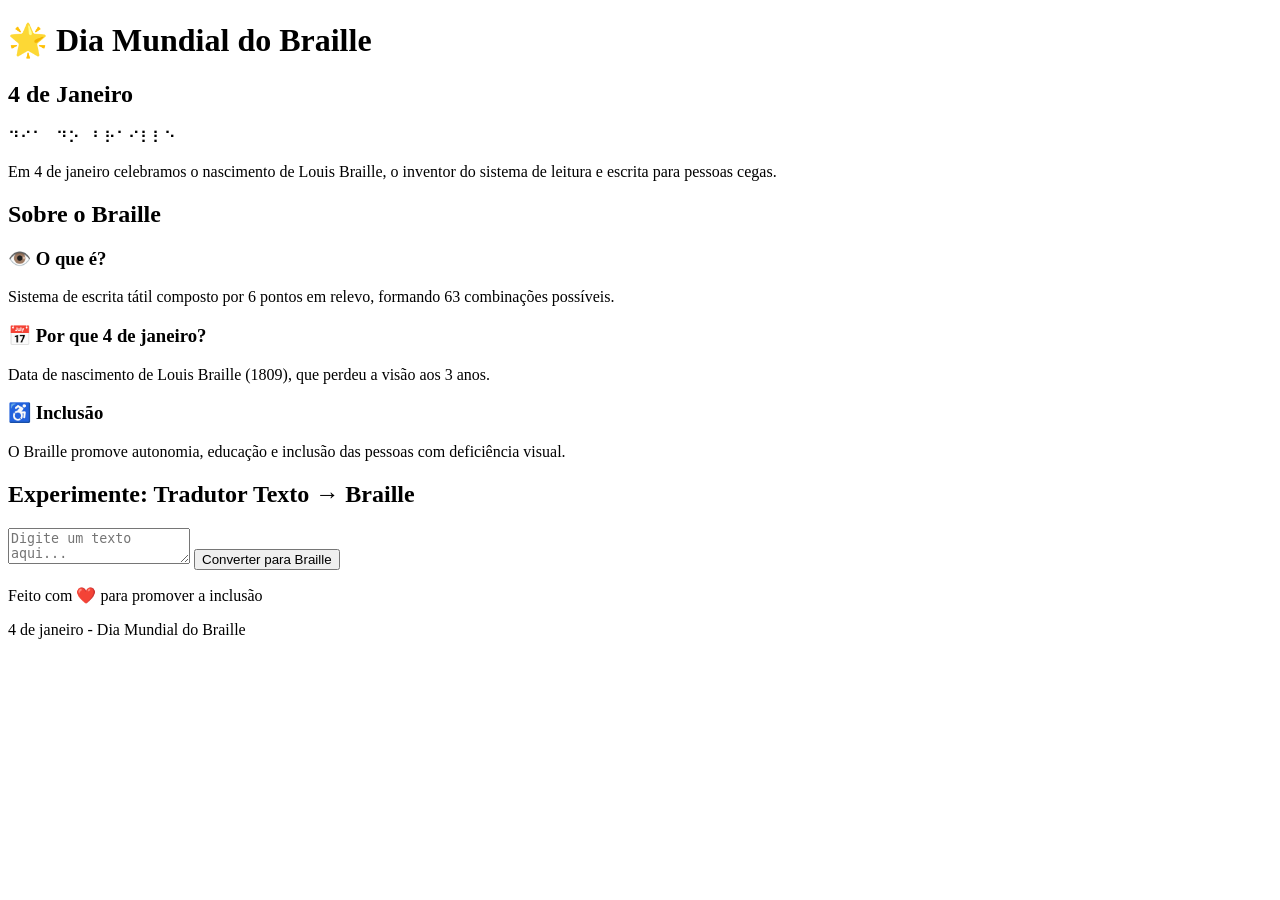
==== braaille.html @ b098d610 "Create braaille.html" ====
<!DOCTYPE html>
<html lang="pt-BR">
<head>
  <meta charset="UTF-8">
  <meta name="viewport" content="width=device-width, initial-scale=1.0">
  <title>4 de Janeiro - Dia Mundial do Braille</title>
  <link rel="stylesheet" href="style.css">
</head>
<body>
  <header>
    <h1>🌟 Dia Mundial do Braille</h1>
    <h2>4 de Janeiro</h2>
  </header>

  <main>
    <section class="hero">
      <div class="braille-text">⠙⠊⠁⠀⠙⠕⠀⠃⠗⠁⠊⠇⠇⠑</div>
      <p>Em 4 de janeiro celebramos o nascimento de Louis Braille, o inventor do sistema de leitura e escrita para pessoas cegas.</p>
    </section>

    <section class="info">
      <h2>Sobre o Braille</h2>
      <div class="cards">
        <div class="card">
          <h3>👁️ O que é?</h3>
          <p>Sistema de escrita tátil composto por 6 pontos em relevo, formando 63 combinações possíveis.</p>
        </div>
        <div class="card">
          <h3>📅 Por que 4 de janeiro?</h3>
          <p>Data de nascimento de Louis Braille (1809), que perdeu a visão aos 3 anos.</p>
        </div>
        <div class="card">
          <h3>♿ Inclusão</h3>
          <p>O Braille promove autonomia, educação e inclusão das pessoas com deficiência visual.</p>
        </div>
      </div>
    </section>

    <section class="converter">
      <h2>Experimente: Tradutor Texto → Braille</h2>
      <textarea id="inputText" placeholder="Digite um texto aqui..."></textarea>
      <button onclick="convertToBraille()">Converter para Braille</button>
      <div id="output" class="braille-output"></div>
    </section>
  </main>

  <footer>
    <p>Feito com ❤️ para promover a inclusão</p>
    <p>4 de janeiro - Dia Mundial do Braille</p>
  </footer>

  <script src="script.js"></script>
</body>
</html>
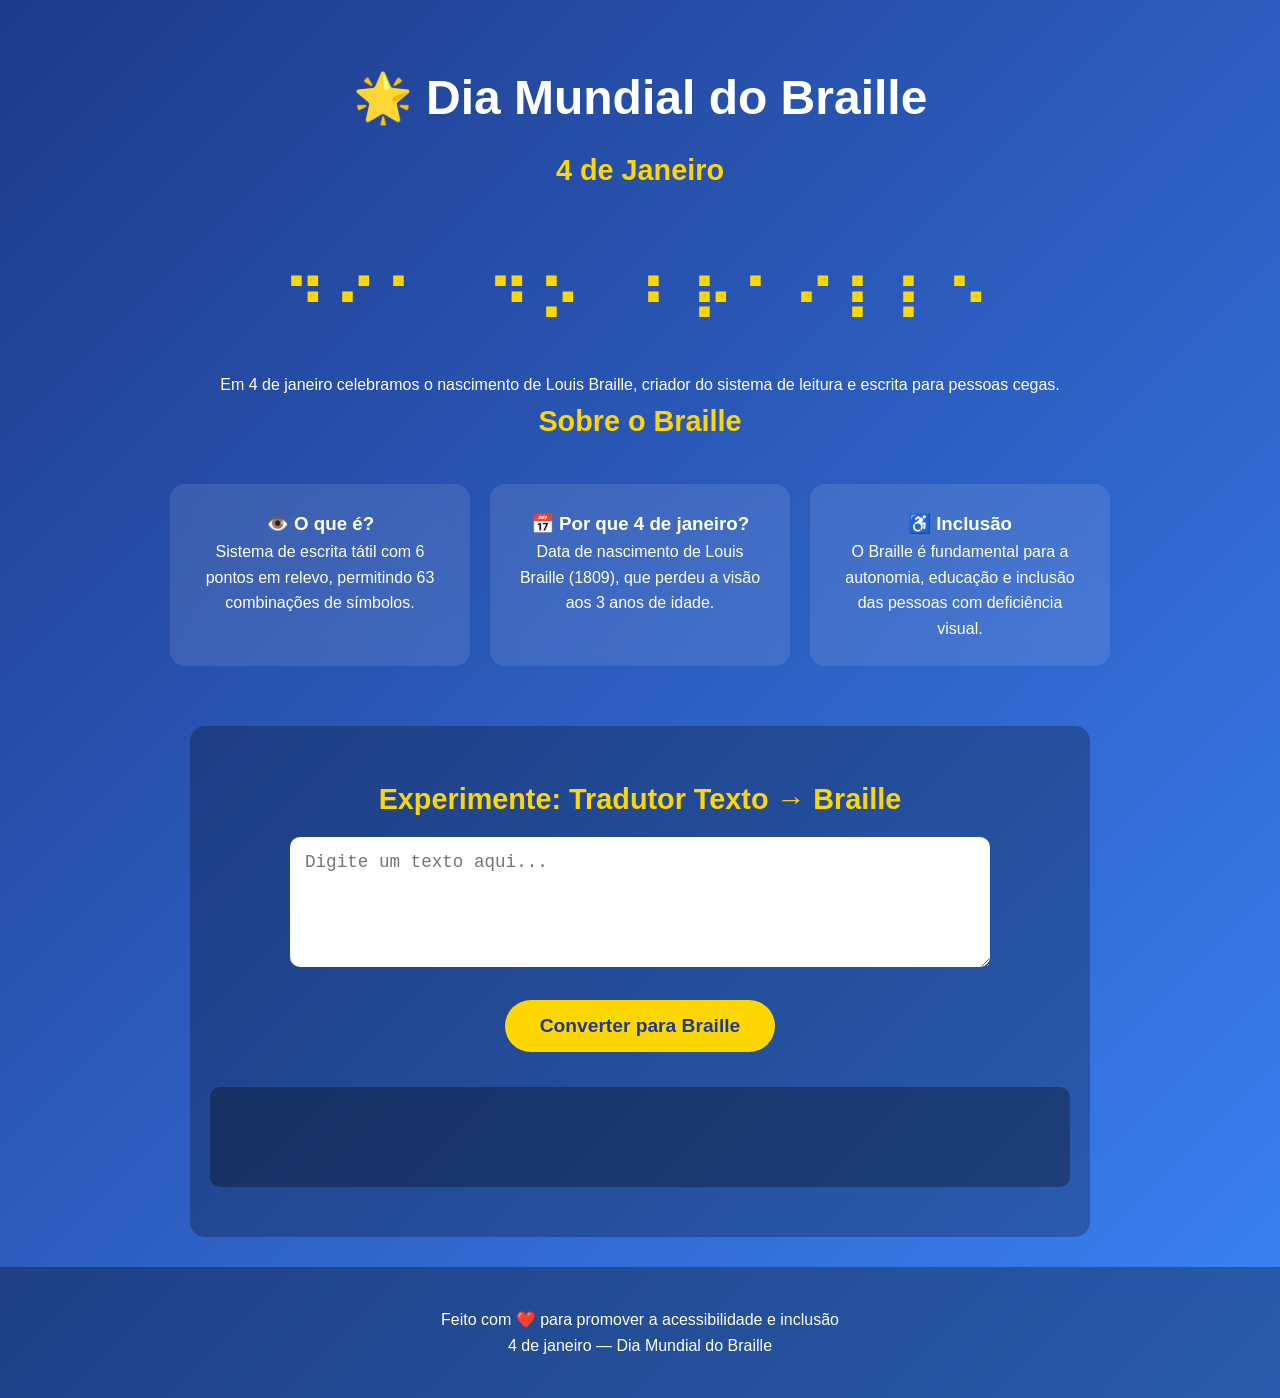
==== commit 84e9a7bc: "Update braaille.html" ====
--- a/braaille.html
+++ b/braaille.html
@@ -3,8 +3,117 @@
 <head>
   <meta charset="UTF-8">
   <meta name="viewport" content="width=device-width, initial-scale=1.0">
-  <title>4 de Janeiro - Dia Mundial do Braille</title>
-  <link rel="stylesheet" href="style.css">
+  <title>Dia Mundial do Braille - 4 de Janeiro</title>
+  <style>
+    * {
+      margin: 0;
+      padding: 0;
+      box-sizing: border-box;
+    }
+
+    body {
+      font-family: 'Segoe UI', sans-serif;
+      background: linear-gradient(135deg, #1e3a8a, #3b82f6);
+      color: white;
+      text-align: center;
+      line-height: 1.6;
+    }
+
+    header {
+      padding: 60px 20px 40px;
+    }
+
+    h1 {
+      font-size: 3rem;
+      margin-bottom: 10px;
+    }
+
+    h2 {
+      font-size: 1.8rem;
+      color: #ffd700;
+    }
+
+    .braille-text {
+      font-size: 3.5rem;
+      font-weight: bold;
+      letter-spacing: 10px;
+      margin: 25px 0;
+      color: #ffd700;
+    }
+
+    .cards {
+      display: flex;
+      flex-wrap: wrap;
+      justify-content: center;
+      gap: 20px;
+      padding: 40px 20px;
+    }
+
+    .card {
+      background: rgba(255,255,255,0.1);
+      border-radius: 15px;
+      padding: 25px;
+      width: 300px;
+      backdrop-filter: blur(10px);
+    }
+
+    .converter {
+      padding: 50px 20px;
+      background: rgba(0,0,0,0.25);
+      margin: 20px auto;
+      max-width: 900px;
+      border-radius: 15px;
+    }
+
+    textarea {
+      width: 90%;
+      max-width: 700px;
+      height: 130px;
+      padding: 15px;
+      border-radius: 10px;
+      border: none;
+      font-size: 1.1rem;
+      margin: 15px 0;
+    }
+
+    button {
+      background: #ffd700;
+      color: #1e3a8a;
+      padding: 15px 35px;
+      border: none;
+      border-radius: 50px;
+      font-size: 1.2rem;
+      font-weight: bold;
+      cursor: pointer;
+      margin: 10px;
+    }
+
+    button:hover {
+      background: #ffed4e;
+      transform: scale(1.05);
+    }
+
+    #output {
+      margin-top: 25px;
+      font-size: 2.4rem;
+      min-height: 100px;
+      background: rgba(0,0,0,0.3);
+      padding: 25px;
+      border-radius: 10px;
+      word-break: break-all;
+    }
+
+    footer {
+      padding: 40px;
+      background: rgba(0,0,0,0.3);
+      margin-top: 30px;
+    }
+
+    @media (max-width: 768px) {
+      h1 { font-size: 2.3rem; }
+      .braille-text { font-size: 2.5rem; }
+    }
+  </style>
 </head>
 <body>
   <header>
@@ -15,7 +124,7 @@
   <main>
     <section class="hero">
       <div class="braille-text">⠙⠊⠁⠀⠙⠕⠀⠃⠗⠁⠊⠇⠇⠑</div>
-      <p>Em 4 de janeiro celebramos o nascimento de Louis Braille, o inventor do sistema de leitura e escrita para pessoas cegas.</p>
+      <p>Em 4 de janeiro celebramos o nascimento de Louis Braille, criador do sistema de leitura e escrita para pessoas cegas.</p>
     </section>
 
     <section class="info">
@@ -23,15 +132,15 @@
       <div class="cards">
         <div class="card">
           <h3>👁️ O que é?</h3>
-          <p>Sistema de escrita tátil composto por 6 pontos em relevo, formando 63 combinações possíveis.</p>
+          <p>Sistema de escrita tátil com 6 pontos em relevo, permitindo 63 combinações de símbolos.</p>
         </div>
         <div class="card">
           <h3>📅 Por que 4 de janeiro?</h3>
-          <p>Data de nascimento de Louis Braille (1809), que perdeu a visão aos 3 anos.</p>
+          <p>Data de nascimento de Louis Braille (1809), que perdeu a visão aos 3 anos de idade.</p>
         </div>
         <div class="card">
           <h3>♿ Inclusão</h3>
-          <p>O Braille promove autonomia, educação e inclusão das pessoas com deficiência visual.</p>
+          <p>O Braille é fundamental para a autonomia, educação e inclusão das pessoas com deficiência visual.</p>
         </div>
       </div>
     </section>
@@ -39,16 +148,40 @@
     <section class="converter">
       <h2>Experimente: Tradutor Texto → Braille</h2>
       <textarea id="inputText" placeholder="Digite um texto aqui..."></textarea>
+      <br>
       <button onclick="convertToBraille()">Converter para Braille</button>
-      <div id="output" class="braille-output"></div>
+      <div id="output"></div>
     </section>
   </main>
 
   <footer>
-    <p>Feito com ❤️ para promover a inclusão</p>
-    <p>4 de janeiro - Dia Mundial do Braille</p>
+    <p>Feito com ❤️ para promover a acessibilidade e inclusão</p>
+    <p>4 de janeiro — Dia Mundial do Braille</p>
   </footer>
 
-  <script src="script.js"></script>
+  <script>
+    const brailleMap = {
+      'a': '⠁', 'b': '⠃', 'c': '⠉', 'd': '⠙', 'e': '⠑',
+      'f': '⠋', 'g': '⠛', 'h': '⠓', 'i': '⠊', 'j': '⠚',
+      'k': '⠅', 'l': '⠇', 'm': '⠍', 'n': '⠝', 'o': '⠕',
+      'p': '⠏', 'q': '⠟', 'r': '⠗', 's': '⠎', 't': '⠞',
+      'u': '⠥', 'v': '⠧', 'w': '⠺', 'x': '⠭', 'y': '⠽',
+      'z': '⠵', ' ': '⠀', '.': '⠲', ',': '⠂', '?': '⠦',
+      '!': '⠖', ':': '⠒', ';': '⠆', '-': '⠤', '0': '⠚',
+      '1': '⠁', '2': '⠃', '3': '⠉', '4': '⠙', '5': '⠑',
+      '6': '⠋', '7': '⠛', '8': '⠓', '9': '⠊'
+    };
+
+    function convertToBraille() {
+      const input = document.getElementById('inputText').value.toLowerCase();
+      let result = '';
+      
+      for (let char of input) {
+        result += brailleMap[char] || char;  // mantém caracteres sem mapeio
+      }
+      
+      document.getElementById('output').textContent = result || 'Digite um texto para converter...';
+    }
+  </script>
 </body>
 </html>
